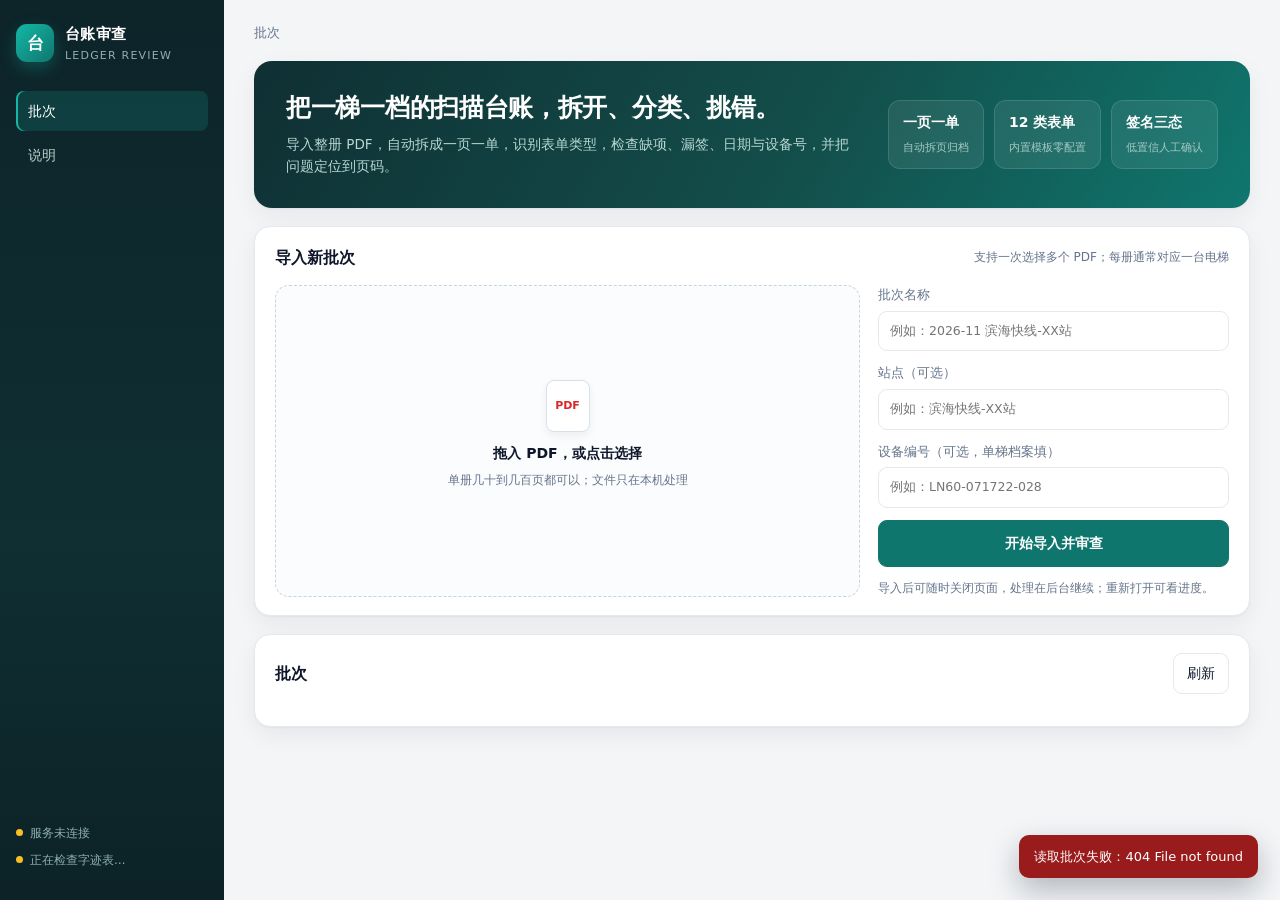
==== app/LedgerReview.Web/wwwroot/index.html @ 2e377c68 "feat: 台账审查工具 v1.1（PP-OCRv5 手写 OCR、F.1 签名定位、归档层级）" ====
<!DOCTYPE html>
<html lang="zh-CN">
<head>
  <meta charset="UTF-8" />
  <meta name="viewport" content="width=device-width, initial-scale=1.0" />
  <title>台账审查工具</title>
  <link rel="stylesheet" href="style.css" />
</head>
<body>
  <div class="app">
    <aside class="side">
      <div class="brand">
        <div class="logo">台</div>
        <div>
          <div class="brand-name">台账审查</div>
          <div class="brand-sub">Ledger Review</div>
        </div>
      </div>
      <nav class="nav">
        <button class="nav-item active" data-view="home">批次</button>
        <button class="nav-item" data-view="about">说明</button>
      </nav>
      <div class="side-status" id="sideStatus">
        <div class="status-line"><span class="dot wait"></span><span id="statusOcr">正在检查 OCR…</span></div>
        <div class="status-line"><span class="dot wait"></span><span id="statusSig">正在检查字迹表…</span></div>
        <div class="status-line path" id="statusWs"></div>
      </div>
    </aside>

    <main class="main">
      <header class="topbar">
        <div class="crumb" id="crumb">批次</div>
        <div class="actions" id="topActions"></div>
      </header>

      <section id="view-home" class="view">
        <div class="hero">
          <div>
            <h1>把一梯一档的扫描台账，拆开、分类、挑错。</h1>
            <p>导入整册 PDF，自动拆成一页一单，识别表单类型，检查缺项、漏签、日期与设备号，并把问题定位到页码。</p>
          </div>
          <div class="hero-facts">
            <div><b>一页一单</b><span>自动拆页归档</span></div>
            <div><b>12 类表单</b><span>内置模板零配置</span></div>
            <div><b>签名三态</b><span>低置信人工确认</span></div>
          </div>
        </div>

        <div class="card import-card">
          <div class="card-head">
            <h2>导入新批次</h2>
            <span class="hint">支持一次选择多个 PDF；每册通常对应一台电梯</span>
          </div>
          <div class="import-grid">
            <div class="dropzone" id="dropzone">
              <input type="file" id="fileInput" multiple accept="application/pdf,.pdf" hidden />
              <div class="dz-icon">PDF</div>
              <div class="dz-title">拖入 PDF，或点击选择</div>
              <div class="dz-sub">单册几十到几百页都可以；文件只在本机处理</div>
              <div class="dz-files" id="pickedFiles"></div>
            </div>
            <div class="import-form">
              <label>批次名称 <input id="batchName" placeholder="例如：2026-11 滨海快线-XX站" /></label>
              <label>站点（可选） <input id="batchStation" placeholder="例如：滨海快线-XX站" /></label>
              <label>设备编号（可选，单梯档案填） <input id="batchEquipment" placeholder="例如：LN60-071722-028" /></label>
              <button class="btn primary big" id="btnImport">开始导入并审查</button>
              <div class="tiny">导入后可随时关闭页面，处理在后台继续；重新打开可看进度。</div>
            </div>
          </div>
        </div>

        <div class="card">
          <div class="card-head">
            <h2>批次</h2>
            <button class="btn ghost" id="btnRefresh">刷新</button>
          </div>
          <div id="batchList" class="batch-list"></div>
        </div>
      </section>

      <section id="view-batch" class="view" hidden>
        <div class="batch-head">
          <button class="btn ghost" id="btnBack">← 返回</button>
          <div class="batch-title">
            <h1 id="bTitle">批次</h1>
            <div class="batch-meta" id="bMeta"></div>
          </div>
          <div class="batch-actions">
            <button class="btn" id="btnReprocess">重跑未完成页</button>
            <button class="btn primary" id="btnExport">导出拆分 PDF</button>
          </div>
        </div>

        <div class="stats" id="bStats"></div>

        <div class="card">
          <div class="card-head">
            <h2>页与单据</h2>
            <div class="filters">
              <select id="filterType"><option value="ALL">全部类型</option></select>
              <label class="check"><input type="checkbox" id="filterProblem" /> 只看有问题</label>
            </div>
          </div>
          <div id="pageGrid" class="page-grid"></div>
        </div>

        <div class="card">
          <div class="card-head">
            <h2>问题清单</h2>
            <span class="hint" id="findingHint"></span>
          </div>
          <div id="findingList" class="finding-list"></div>
        </div>
      </section>

      <section id="view-about" class="view" hidden>
        <div class="card prose">
          <h1>使用说明</h1>
          <h3>1. 导入</h3>
          <p>选择一个或多个整册 PDF。系统会在本机工作区保存原件副本，逐页渲染并识别；原件不会被修改。</p>
          <h3>2. 看结果</h3>
          <p>按严重度浏览问题清单；点击页卡片查看原图、字段、检查项与签名。红色框为严重问题，橙色为一般问题。</p>
          <h3>3. 签名确认</h3>
          <p>签名给出“是某人 / 不是在册人员 / 无法判断”三态。灰区请人工从候选或人员表中选择；人工结论只用于本批报告。</p>
          <h3>4. 导出</h3>
          <p>导出为一页一份 PDF，按“站点 / 设备 / 类型”归档，文件名包含日期与原页码。已存在同名文件会跳过。</p>
          <h3>边界</h3>
          <p>本工具是辅助筛查，不做合规终裁。手写识别、签名归属均可能有误差，请以原件为准。</p>
        </div>
      </section>
    </main>
  </div>

  <div class="drawer" id="drawer" hidden>
    <div class="drawer-backdrop" id="drawerBackdrop"></div>
    <div class="drawer-panel">
      <div class="drawer-head">
        <div>
          <div class="drawer-title" id="dTitle">单据</div>
          <div class="drawer-sub" id="dSub"></div>
        </div>
        <button class="btn ghost" id="btnCloseDrawer">关闭</button>
      </div>
      <div class="drawer-body">
        <div class="viewer">
          <div class="viewer-tools">
            <button class="btn tiny" id="btnZoomOut">-</button>
            <span id="zoomLabel">100%</span>
            <button class="btn tiny" id="btnZoomIn">+</button>
            <button class="btn tiny" id="btnPrevPage">上一页</button>
            <button class="btn tiny" id="btnNextPage">下一页</button>
          </div>
          <div class="image-wrap" id="imageWrap">
            <img id="pageImage" alt="台账页" />
            <div id="overlay"></div>
          </div>
        </div>
        <div class="detail">
          <div id="dFindings"></div>
          <div id="dFields"></div>
          <div id="dChecks"></div>
          <div id="dSignatures"></div>
          <details class="ocr-box"><summary>OCR 原文（排查用）</summary><pre id="dOcr"></pre></details>
        </div>
      </div>
    </div>
  </div>

  <div id="toast" class="toast" hidden></div>
  <script src="app.js"></script>
</body>
</html>
---- app/LedgerReview.Web/wwwroot/style.css ----
﻿:root{
  --bg:#f3f5f7; --card:#ffffff; --ink:#0f172a; --muted:#64748b; --line:#e4e9ef;
  --brand:#0f766e; --brand-2:#14b8a6; --brand-soft:#e8f7f4;
  --blue:#0b57d0; --blue-soft:#eef4ff;
  --red:#dc2626; --red-soft:#fef2f2;
  --amber:#d97706; --amber-soft:#fff8ec;
  --green:#15803d; --green-soft:#f0fdf4;
  --shadow:0 1px 2px rgba(15,23,42,.04),0 8px 24px rgba(15,23,42,.06);
}
*{box-sizing:border-box}
html,body{margin:0;padding:0}
body{
  background:var(--bg); color:var(--ink); font-size:14px; line-height:1.65;
  font-family:"Segoe UI","Microsoft YaHei","Noto Sans SC","PingFang SC",system-ui,sans-serif;
}
button,input,select,textarea{font:inherit}
.app{display:grid; grid-template-columns:224px minmax(0,1fr); min-height:100vh}

/* sidebar */
.side{
  background:linear-gradient(180deg,#0d2429 0%,#0f2f33 60%,#0c2226 100%);
  color:#dbe7e6; padding:22px 16px; display:flex; flex-direction:column; gap:26px;
  position:sticky; top:0; height:100vh;
}
.brand{display:flex; gap:11px; align-items:center}
.logo{
  width:38px;height:38px;border-radius:11px;display:flex;align-items:center;justify-content:center;
  background:linear-gradient(135deg,#14b8a6,#0f766e); color:#fff; font-weight:700; font-size:17px;
  box-shadow:0 6px 16px rgba(20,184,166,.28);
}
.brand-name{font-weight:700;font-size:15px;color:#fff;letter-spacing:.3px}
.brand-sub{font-size:11px;color:#8fb0ae;letter-spacing:1.2px;text-transform:uppercase}
.nav{display:flex;flex-direction:column;gap:4px}
.nav-item{
  text-align:left;background:transparent;border:0;color:#b9cfcd;padding:9px 12px;border-radius:8px;
  cursor:pointer;font-size:13.5px;
}
.nav-item:hover{background:rgba(255,255,255,.06);color:#fff}
.nav-item.active{background:rgba(20,184,166,.16);color:#fff;box-shadow:inset 2px 0 0 #14b8a6}
.side-status{margin-top:auto;font-size:11.5px;color:#8fb0ae;display:flex;flex-direction:column;gap:8px}
.status-line{display:flex;gap:7px;align-items:flex-start}
.status-line.path{word-break:break-all;color:#63827f;font-size:10.5px}
.dot{width:7px;height:7px;border-radius:50%;margin-top:5px;flex:none;background:#64748b}
.dot.ok{background:#34d399}.dot.bad{background:#f87171}.dot.wait{background:#fbbf24}

/* main */
.main{padding:22px 30px 60px;min-width:0}
.topbar{display:flex;align-items:center;justify-content:space-between;margin-bottom:18px;gap:16px}
.crumb{font-size:13px;color:var(--muted)}
.actions{display:flex;gap:8px;align-items:center}
.view{animation:fade .25s ease}
@keyframes fade{from{opacity:0;transform:translateY(4px)}to{opacity:1;transform:none}}

.hero{
  background:linear-gradient(120deg,#0f2f33,#134e4a 55%,#0f766e);
  color:#e6f4f1; border-radius:18px; padding:30px 32px; display:flex; gap:30px;
  justify-content:space-between; align-items:center; margin-bottom:18px;
  box-shadow:var(--shadow);
}
.hero h1{margin:0 0 8px;font-size:25px;line-height:1.35;color:#fff;letter-spacing:-.3px}
.hero p{margin:0;color:#b7d7d2;font-size:13.5px;max-width:640px}
.hero-facts{display:flex;gap:10px;flex:none}
.hero-facts div{
  background:rgba(255,255,255,.08);border:1px solid rgba(255,255,255,.12);
  border-radius:12px;padding:10px 14px;min-width:96px;
}
.hero-facts b{display:block;font-size:14px;color:#fff}
.hero-facts span{font-size:11px;color:#a7c9c4}

.card{background:var(--card);border:1px solid var(--line);border-radius:16px;box-shadow:var(--shadow);padding:18px 20px;margin-bottom:18px}
.card-head{display:flex;align-items:center;justify-content:space-between;gap:12px;margin-bottom:14px}
.card-head h2{font-size:16px;margin:0}
.hint{font-size:12px;color:var(--muted)}
.tiny{font-size:11.5px;color:var(--muted);line-height:1.6}

/* import */
.import-grid{display:grid;grid-template-columns:minmax(0,1.25fr) minmax(260px,.75fr);gap:18px}
.dropzone{
  border:1.5px dashed #c7d3dd;border-radius:14px;background:#fafcfd;
  padding:26px;text-align:center;cursor:pointer;transition:.18s;min-height:190px;
  display:flex;flex-direction:column;align-items:center;justify-content:center;gap:6px;
}
.dropzone:hover,.dropzone.drag{border-color:var(--brand-2);background:var(--brand-soft)}
.dz-icon{
  width:44px;height:52px;border-radius:8px;background:#fff;border:1px solid #d7e0e8;
  display:flex;align-items:center;justify-content:center;font-size:11px;font-weight:700;color:var(--red);
  box-shadow:0 4px 10px rgba(15,23,42,.06);margin-bottom:4px;
}
.dz-title{font-weight:600}
.dz-sub{font-size:12px;color:var(--muted)}
.dz-files{font-size:12px;color:var(--brand);margin-top:6px;max-height:52px;overflow:auto}
.import-form{display:flex;flex-direction:column;gap:12px}
.import-form label{font-size:12.5px;color:var(--muted);display:flex;flex-direction:column;gap:5px}
.import-form input{
  border:1px solid var(--line);border-radius:9px;padding:9px 11px;background:#fff;color:var(--ink);
}
.import-form input:focus{outline:2px solid rgba(20,184,166,.25);border-color:var(--brand-2)}

.btn{
  border:1px solid var(--line);background:#fff;color:var(--ink);border-radius:9px;
  padding:8px 13px;cursor:pointer;transition:.16s;white-space:nowrap;
}
.btn:hover{border-color:#c3ced8;background:#f8fafc}
.btn.primary{background:var(--brand);border-color:var(--brand);color:#fff}
.btn.primary:hover{background:#0d6a63}
.btn.ghost{background:transparent}
.btn.big{padding:11px 16px;font-weight:600}
.btn.tiny{padding:5px 9px;font-size:12px}
.btn:disabled{opacity:.55;cursor:not-allowed}

/* batch list */
.batch-list{display:flex;flex-direction:column;gap:9px}
.batch-row{
  display:grid;grid-template-columns:minmax(0,1fr) 120px 150px 110px 90px;gap:12px;align-items:center;
  padding:12px 14px;border:1px solid var(--line);border-radius:12px;background:#fff;cursor:pointer;transition:.15s;
}
.batch-row:hover{border-color:#b9e3dc;box-shadow:0 6px 18px rgba(15,118,110,.08);transform:translateY(-1px)}
.batch-name{font-weight:600}
.batch-sub{font-size:11.5px;color:var(--muted)}
.batch-cell{font-size:12.5px;color:var(--muted)}
.batch-cell b{display:block;color:var(--ink);font-size:14px}
.empty{padding:26px;text-align:center;color:var(--muted);border:1px dashed var(--line);border-radius:12px}

/* status pills */
.pill{display:inline-flex;align-items:center;gap:5px;font-size:11.5px;border-radius:999px;padding:2px 9px;border:1px solid transparent}
.pill.pending{background:#f1f5f9;color:#475569;border-color:#e2e8f0}
.pill.processing{background:var(--blue-soft);color:var(--blue);border-color:#dbe7ff}
.pill.completed{background:var(--green-soft);color:var(--green);border-color:#d7f0df}
.pill.failed{background:var(--red-soft);color:var(--red);border-color:#fbd9d9}
.progress{height:5px;border-radius:99px;background:#eef2f6;overflow:hidden;margin-top:6px}
.progress i{display:block;height:100%;background:linear-gradient(90deg,#14b8a6,#0f766e);border-radius:99px}

/* batch detail */
.batch-head{display:flex;gap:16px;align-items:center;margin-bottom:14px}
.batch-title{flex:1;min-width:0}
.batch-title h1{font-size:22px;margin:0}
.batch-meta{font-size:12.5px;color:var(--muted);margin-top:2px}
.batch-actions{display:flex;gap:8px}
.stats{display:grid;grid-template-columns:repeat(auto-fit,minmax(140px,1fr));gap:10px;margin-bottom:18px}
.stat{background:#fff;border:1px solid var(--line);border-radius:13px;padding:12px 14px;box-shadow:var(--shadow)}
.stat .k{font-size:11.5px;color:var(--muted)}
.stat .v{font-size:22px;font-weight:700;line-height:1.3}
.stat .v.red{color:var(--red)} .stat .v.amber{color:var(--amber)} .stat .v.green{color:var(--green)}

.filters{display:flex;gap:10px;align-items:center}
select{border:1px solid var(--line);border-radius:8px;padding:6px 9px;background:#fff}
.check{display:flex;gap:6px;align-items:center;font-size:12.5px;color:var(--muted)}

.page-grid{display:grid;grid-template-columns:repeat(auto-fill,minmax(150px,1fr));gap:12px}
#pageGrid{display:block}
.page-group{margin-bottom:18px}
.group-head{
  display:flex;gap:8px;align-items:center;font-size:12.5px;color:var(--muted);
  margin:12px 0 8px;padding:7px 10px;background:#f4f7f9;border:1px solid var(--line);border-radius:9px;
}
.group-head b{color:var(--ink);font-size:13px}
.group-head span{background:#fff;border:1px solid var(--line);border-radius:99px;padding:0 8px}
.group-head em{margin-left:auto;font-style:normal}
.page-card{
  border:1px solid var(--line);border-radius:12px;overflow:hidden;background:#fff;cursor:pointer;
  transition:.15s;display:flex;flex-direction:column;position:relative;
}
.page-card:hover{border-color:#9ed9ce;box-shadow:0 8px 20px rgba(15,118,110,.1);transform:translateY(-2px)}
.page-thumb{aspect-ratio:3/4;background:#f1f5f9;overflow:hidden;display:flex;align-items:center;justify-content:center}
.page-thumb img{width:100%;height:100%;object-fit:cover;display:block}
.page-info{padding:8px 9px 9px}
.page-no{font-size:11px;color:var(--muted)}
.page-type{font-size:12.5px;font-weight:600;line-height:1.35;margin-top:1px}
.page-meta{font-size:10.5px;color:var(--muted);margin-top:2px;white-space:nowrap;overflow:hidden;text-overflow:ellipsis}
.badge{position:absolute;top:7px;right:7px;font-size:10px;border-radius:99px;padding:2px 7px;background:rgba(15,23,42,.75);color:#fff}
.badge.red{background:var(--red)} .badge.amber{background:var(--amber)}

.finding-list{display:flex;flex-direction:column;gap:8px;max-height:520px;overflow:auto}
.finding{
  display:grid;grid-template-columns:6px 64px minmax(0,1fr) 90px 120px;gap:10px;align-items:center;
  border:1px solid var(--line);border-radius:10px;padding:9px 12px;background:#fff;cursor:pointer;
}
.finding:hover{background:#fbfdfd;border-color:#cfdbe4}
.f-sev{width:6px;height:30px;border-radius:99px;background:#cbd5e1}
.f-sev.Serious{background:var(--red)} .f-sev.Warning{background:var(--amber)} .f-sev.Info{background:#94a3b8}
.f-page{font-size:12px;color:var(--muted)}
.f-msg{font-size:13px}
.f-rule{font-size:11px;color:var(--muted);text-align:right}
.f-actions{display:flex;gap:5px;justify-content:flex-end}

/* drawer */
.drawer{position:fixed;inset:0;z-index:40;display:flex}
.drawer[hidden]{display:none}
.drawer-backdrop{position:absolute;inset:0;background:rgba(15,23,42,.42);backdrop-filter:blur(2px)}
.drawer-panel{
  position:relative;margin-left:auto;width:min(1400px,94vw);height:100%;background:#f7f9fa;
  box-shadow:-20px 0 50px rgba(15,23,42,.18);display:flex;flex-direction:column;animation:slide .22s ease;
}
@keyframes slide{from{transform:translateX(30px);opacity:.6}to{transform:none;opacity:1}}
.drawer-head{display:flex;justify-content:space-between;align-items:center;padding:14px 20px;border-bottom:1px solid var(--line);background:#fff}
.drawer-title{font-weight:700;font-size:15px}
.drawer-sub{font-size:12px;color:var(--muted)}
.drawer-body{flex:1;display:grid;grid-template-columns:minmax(0,1.15fr) minmax(360px,.85fr);gap:0;min-height:0}
.viewer{background:#e9edf1;display:flex;flex-direction:column;min-height:0}
.viewer-tools{display:flex;gap:6px;align-items:center;padding:8px 12px;background:#f8fafc;border-bottom:1px solid var(--line);font-size:12px;color:var(--muted)}
.image-wrap{flex:1;overflow:auto;display:flex;align-items:flex-start;justify-content:flex-start;padding:16px;position:relative}
.image-wrap img{max-width:none;box-shadow:0 10px 30px rgba(15,23,42,.18);background:#fff}
#overlay{position:absolute;left:0;top:0;pointer-events:none}
.bbox{position:absolute;border:2px solid var(--amber);background:rgba(217,119,6,.10);border-radius:2px}
.bbox.Serious{border-color:var(--red);background:rgba(220,38,38,.10)}
.bbox.Info{border-color:#64748b;background:rgba(100,116,139,.08)}
.detail{padding:16px 18px 40px;overflow:auto;background:#fff;border-left:1px solid var(--line)}
.detail h3{font-size:13px;margin:18px 0 8px;color:#334155}
.detail h3:first-child{margin-top:0}
.kv{display:grid;grid-template-columns:110px minmax(0,1fr);gap:6px 10px;font-size:12.5px}
.kv .k{color:var(--muted)}
.find-mini{border:1px solid #f1d5d5;background:#fff7f7;border-radius:9px;padding:8px 10px;margin-bottom:6px;font-size:12.5px}
.find-mini.Warning{border-color:#f3e0bd;background:#fffaf0}
.find-mini.Info{border-color:#e2e8f0;background:#f8fafc}
.checks{display:grid;grid-template-columns:repeat(auto-fill,minmax(58px,1fr));gap:5px}
.chk{border:1px solid var(--line);border-radius:6px;padding:4px 5px;font-size:11px;text-align:center;background:#fff}
.chk.BLANK{border-color:#f5b5b5;background:#fff2f2;color:#b91c1c}
.chk.NA{border-color:#cbd5e1;background:#f1f5f9;color:#475569}
.sig-card{border:1px solid var(--line);border-radius:10px;padding:10px;margin-bottom:8px;background:#fcfdfd}
.sig-head{display:flex;justify-content:space-between;align-items:center;gap:8px}
.sig-role{font-size:12.5px;font-weight:600}
.sig-state{font-size:11.5px}
.sig-state.MATCH{color:var(--green)} .sig-state.NOT_IN_ROSTER{color:var(--red)} .sig-state.UNDETERMINED{color:var(--amber)}
.sig-body{display:flex;gap:10px;align-items:center;margin-top:8px}
.sig-crop{width:110px;height:52px;object-fit:contain;background:#fff;border:1px solid #eef2f6;border-radius:6px}
.cands{font-size:11px;color:var(--muted);line-height:1.5}
.sig-actions{display:flex;gap:6px;margin-top:8px}
.sig-actions select{font-size:12px;padding:4px 7px}
.ocr-box{margin-top:14px;border-top:1px solid var(--line);padding-top:10px}
.ocr-box summary{cursor:pointer;font-size:12px;color:var(--muted)}
.ocr-box pre{white-space:pre-wrap;font-size:11px;color:#475569;max-height:260px;overflow:auto;background:#f8fafc;padding:10px;border-radius:8px}

/* about */
.prose h1{font-size:22px;margin-top:0}
.prose h3{font-size:15px;margin:20px 0 6px}
.prose p{color:#334155;font-size:13.5px}

/* toast */
.toast{
  position:fixed;right:22px;bottom:22px;z-index:60;background:#0f172a;color:#fff;
  padding:11px 15px;border-radius:10px;font-size:13px;box-shadow:0 12px 30px rgba(15,23,42,.28);
  max-width:420px;white-space:pre-line;
}
.toast.err{background:#991b1b}

@media (max-width:1100px){
  .hero{flex-direction:column;align-items:flex-start}
  .hero-facts{flex-wrap:wrap}
  .import-grid{grid-template-columns:1fr}
  .drawer-body{grid-template-columns:1fr}
  .detail{border-left:0;border-top:1px solid var(--line)}
}
@media (max-width:820px){
  .app{grid-template-columns:1fr}
  .side{height:auto;position:static;flex-direction:row;align-items:center;gap:16px;padding:12px 16px}
  .nav{flex-direction:row}
  .side-status{display:none}
  .main{padding:16px}
  .batch-row{grid-template-columns:1fr 90px;row-gap:4px}
  .batch-row .batch-cell:nth-child(3),.batch-row .batch-cell:nth-child(4){display:none}
  .finding{grid-template-columns:6px 56px minmax(0,1fr)}
  .f-rule,.f-actions{display:none}
}
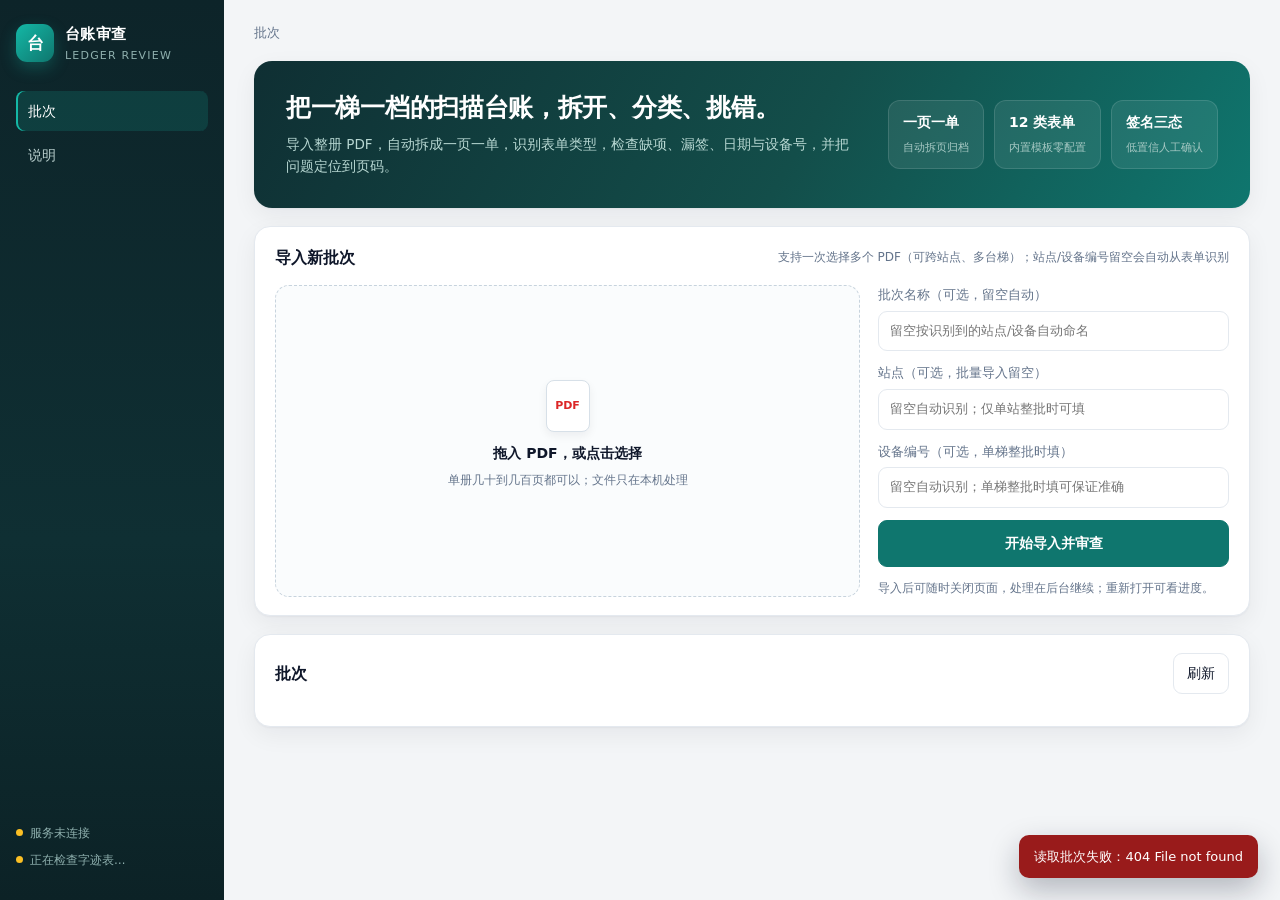
==== commit 54e0bd40: "feat: 数字专用识别（切分+kNN）、第N次人工修正入库、A2/B1/C2/A1 误报修复" ====
--- a/app/LedgerReview.Web/wwwroot/index.html
+++ b/app/LedgerReview.Web/wwwroot/index.html
@@ -49,7 +49,7 @@
         <div class="card import-card">
           <div class="card-head">
             <h2>导入新批次</h2>
-            <span class="hint">支持一次选择多个 PDF；每册通常对应一台电梯</span>
+            <span class="hint">支持一次选择多个 PDF（可跨站点、多台梯）；站点/设备编号留空会自动从表单识别</span>
           </div>
           <div class="import-grid">
             <div class="dropzone" id="dropzone">
@@ -60,9 +60,9 @@
               <div class="dz-files" id="pickedFiles"></div>
             </div>
             <div class="import-form">
-              <label>批次名称 <input id="batchName" placeholder="例如：2026-11 滨海快线-XX站" /></label>
-              <label>站点（可选） <input id="batchStation" placeholder="例如：滨海快线-XX站" /></label>
-              <label>设备编号（可选，单梯档案填） <input id="batchEquipment" placeholder="例如：LN60-071722-028" /></label>
+              <label>批次名称（可选，留空自动） <input id="batchName" placeholder="留空按识别到的站点/设备自动命名" /></label>
+              <label>站点（可选，批量导入留空） <input id="batchStation" placeholder="留空自动识别；仅单站整批时可填" /></label>
+              <label>设备编号（可选，单梯整批时填） <input id="batchEquipment" placeholder="留空自动识别；单梯整批时填可保证准确" /></label>
               <button class="btn primary big" id="btnImport">开始导入并审查</button>
               <div class="tiny">导入后可随时关闭页面，处理在后台继续；重新打开可看进度。</div>
             </div>
@@ -87,6 +87,7 @@
           </div>
           <div class="batch-actions">
             <button class="btn" id="btnReprocess">重跑未完成页</button>
+            <button class="btn" id="btnReprocessAll">重新审查全部页</button>
             <button class="btn primary" id="btnExport">导出拆分 PDF</button>
           </div>
         </div>
--- a/app/LedgerReview.Web/wwwroot/style.css
+++ b/app/LedgerReview.Web/wwwroot/style.css
@@ -262,3 +262,7 @@
   .f-rule,.f-actions{display:none}
 }
 
+
+.seq-fix{display:flex;gap:8px;align-items:center;margin-top:10px;font-size:13px}
+.seq-fix input{width:80px;padding:3px 6px}
+
